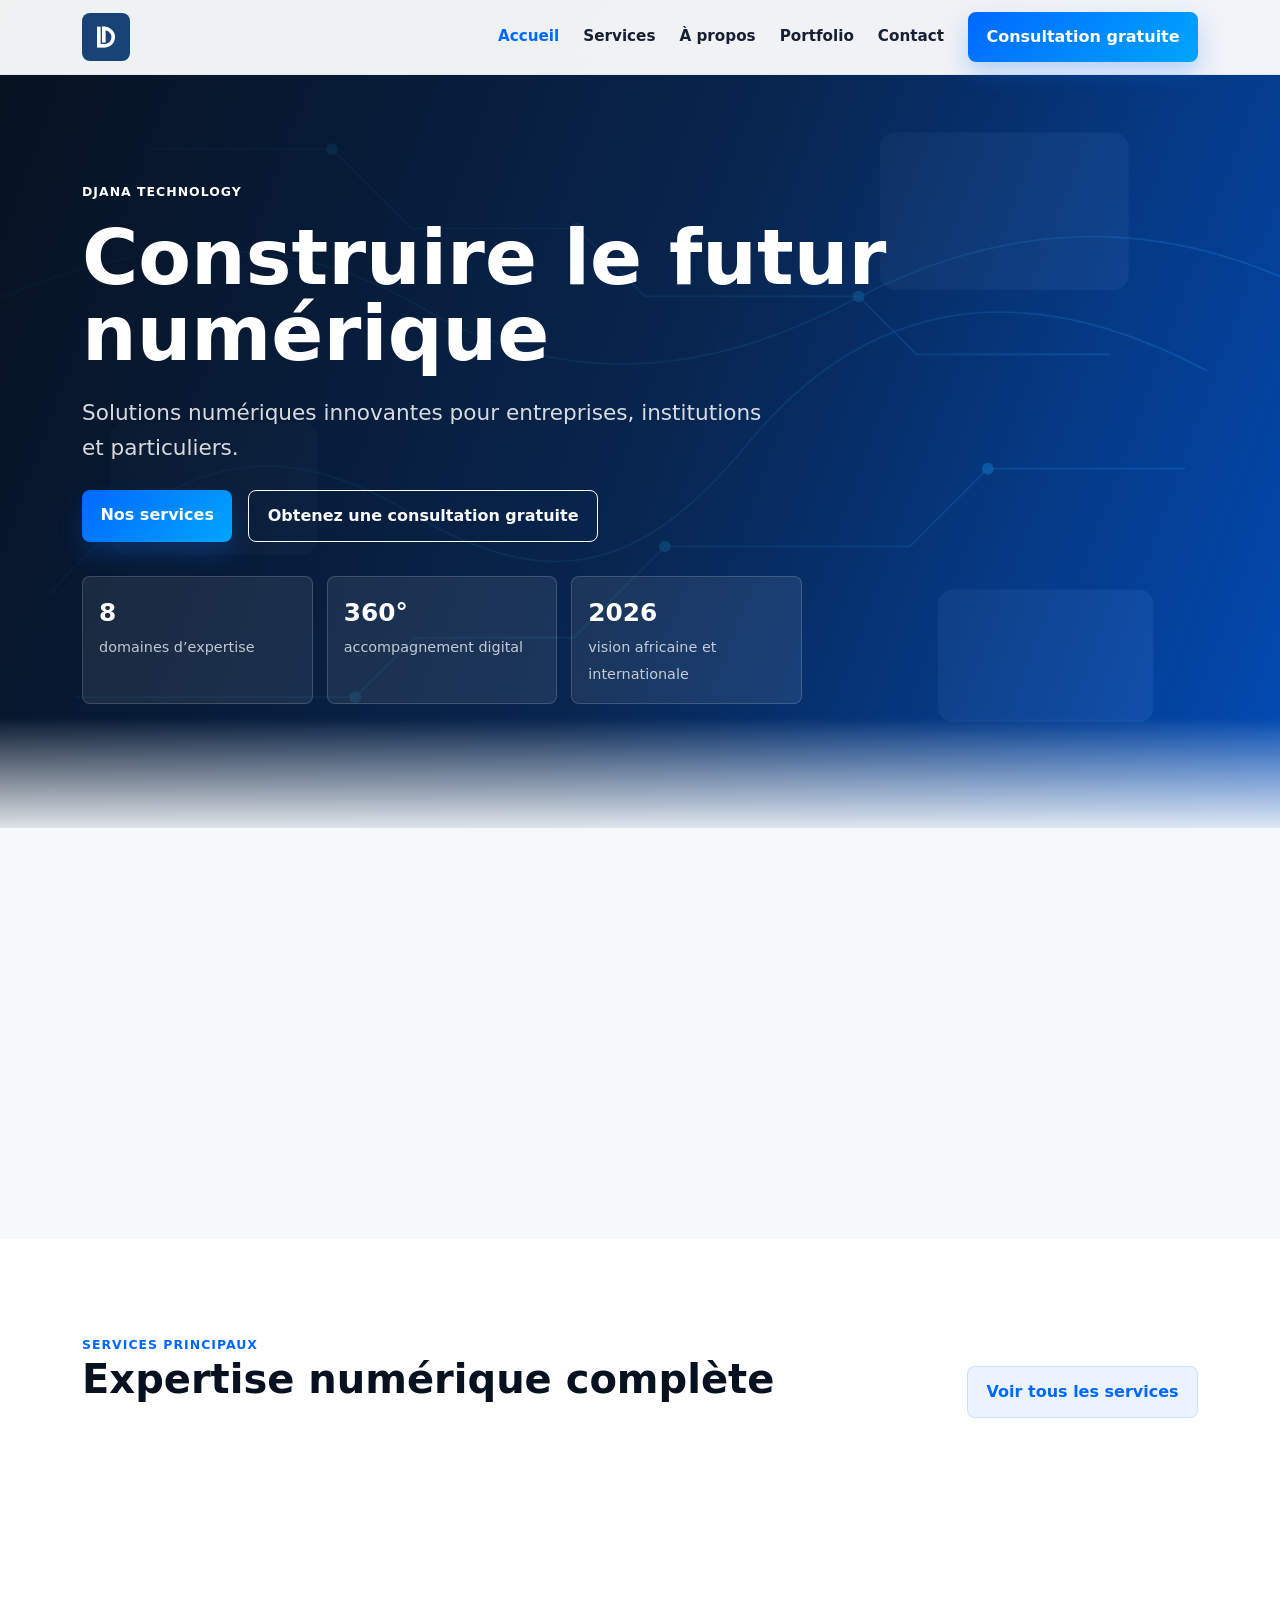
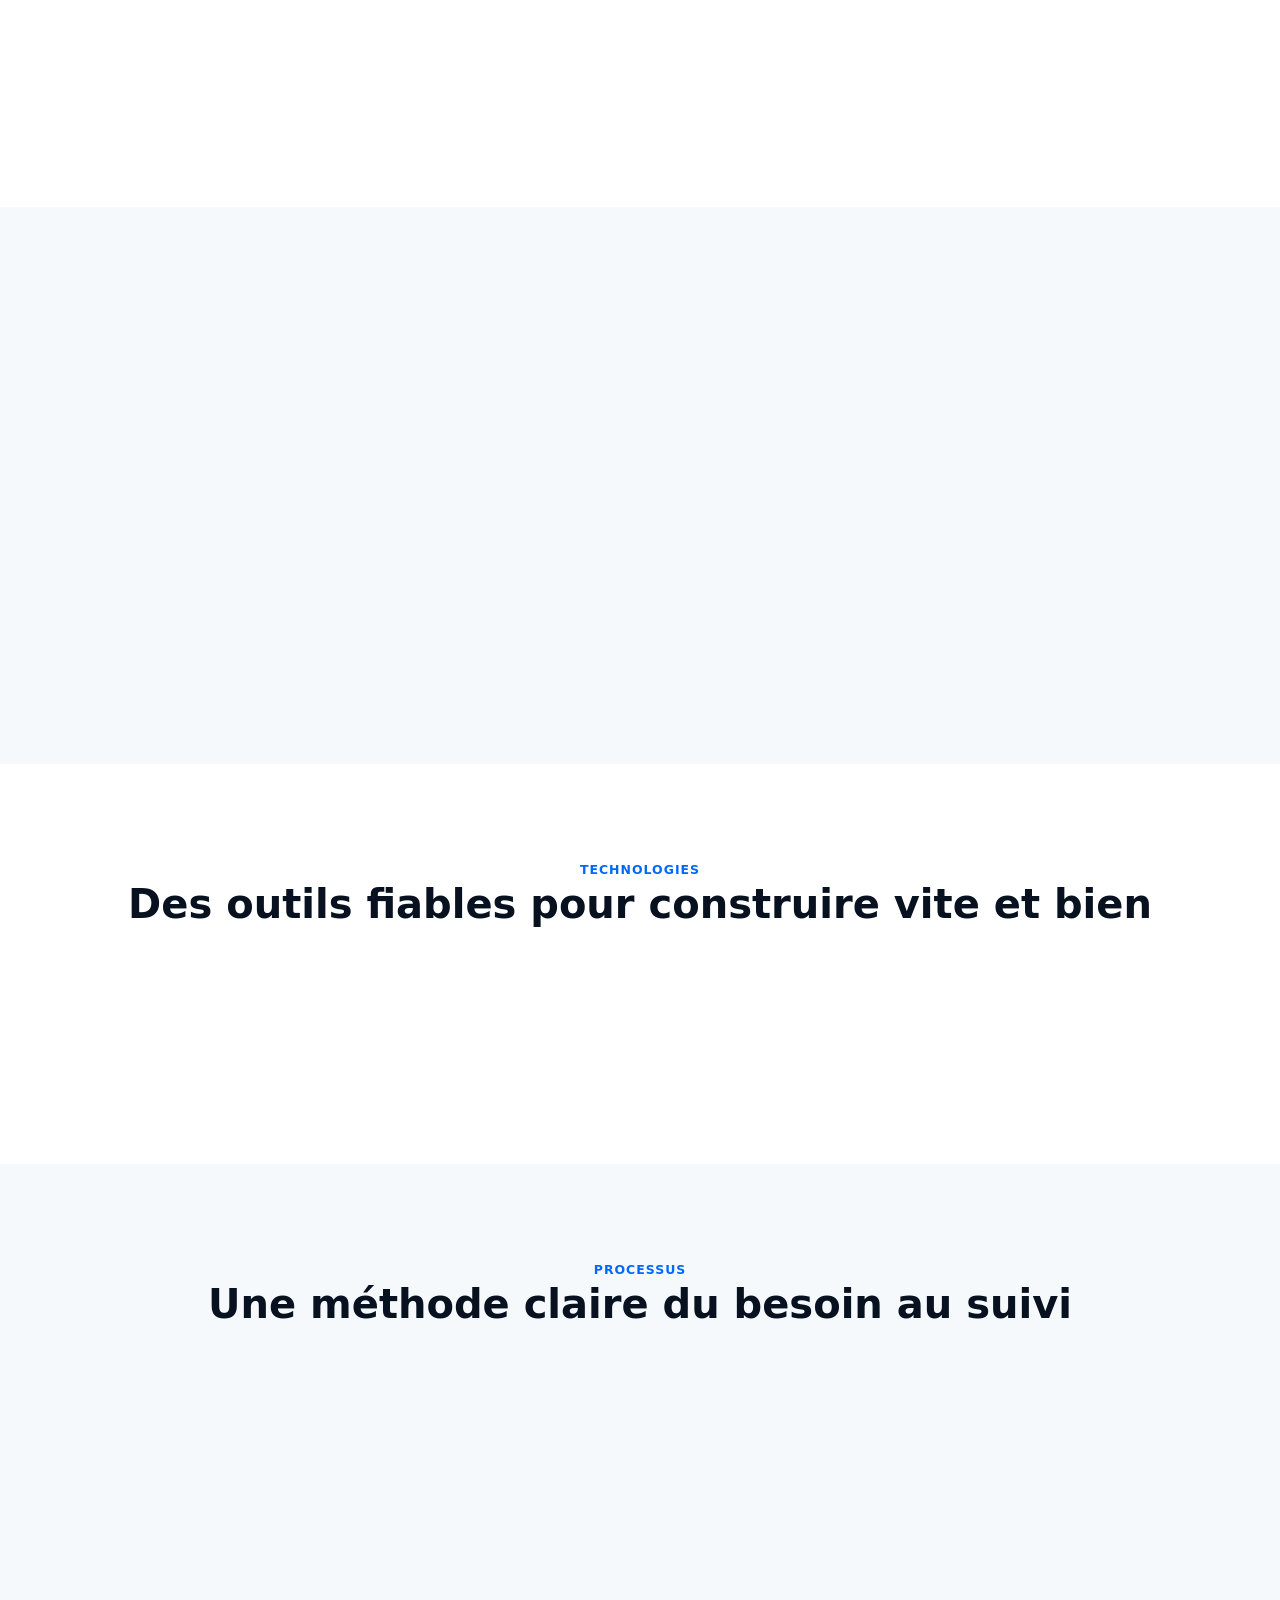
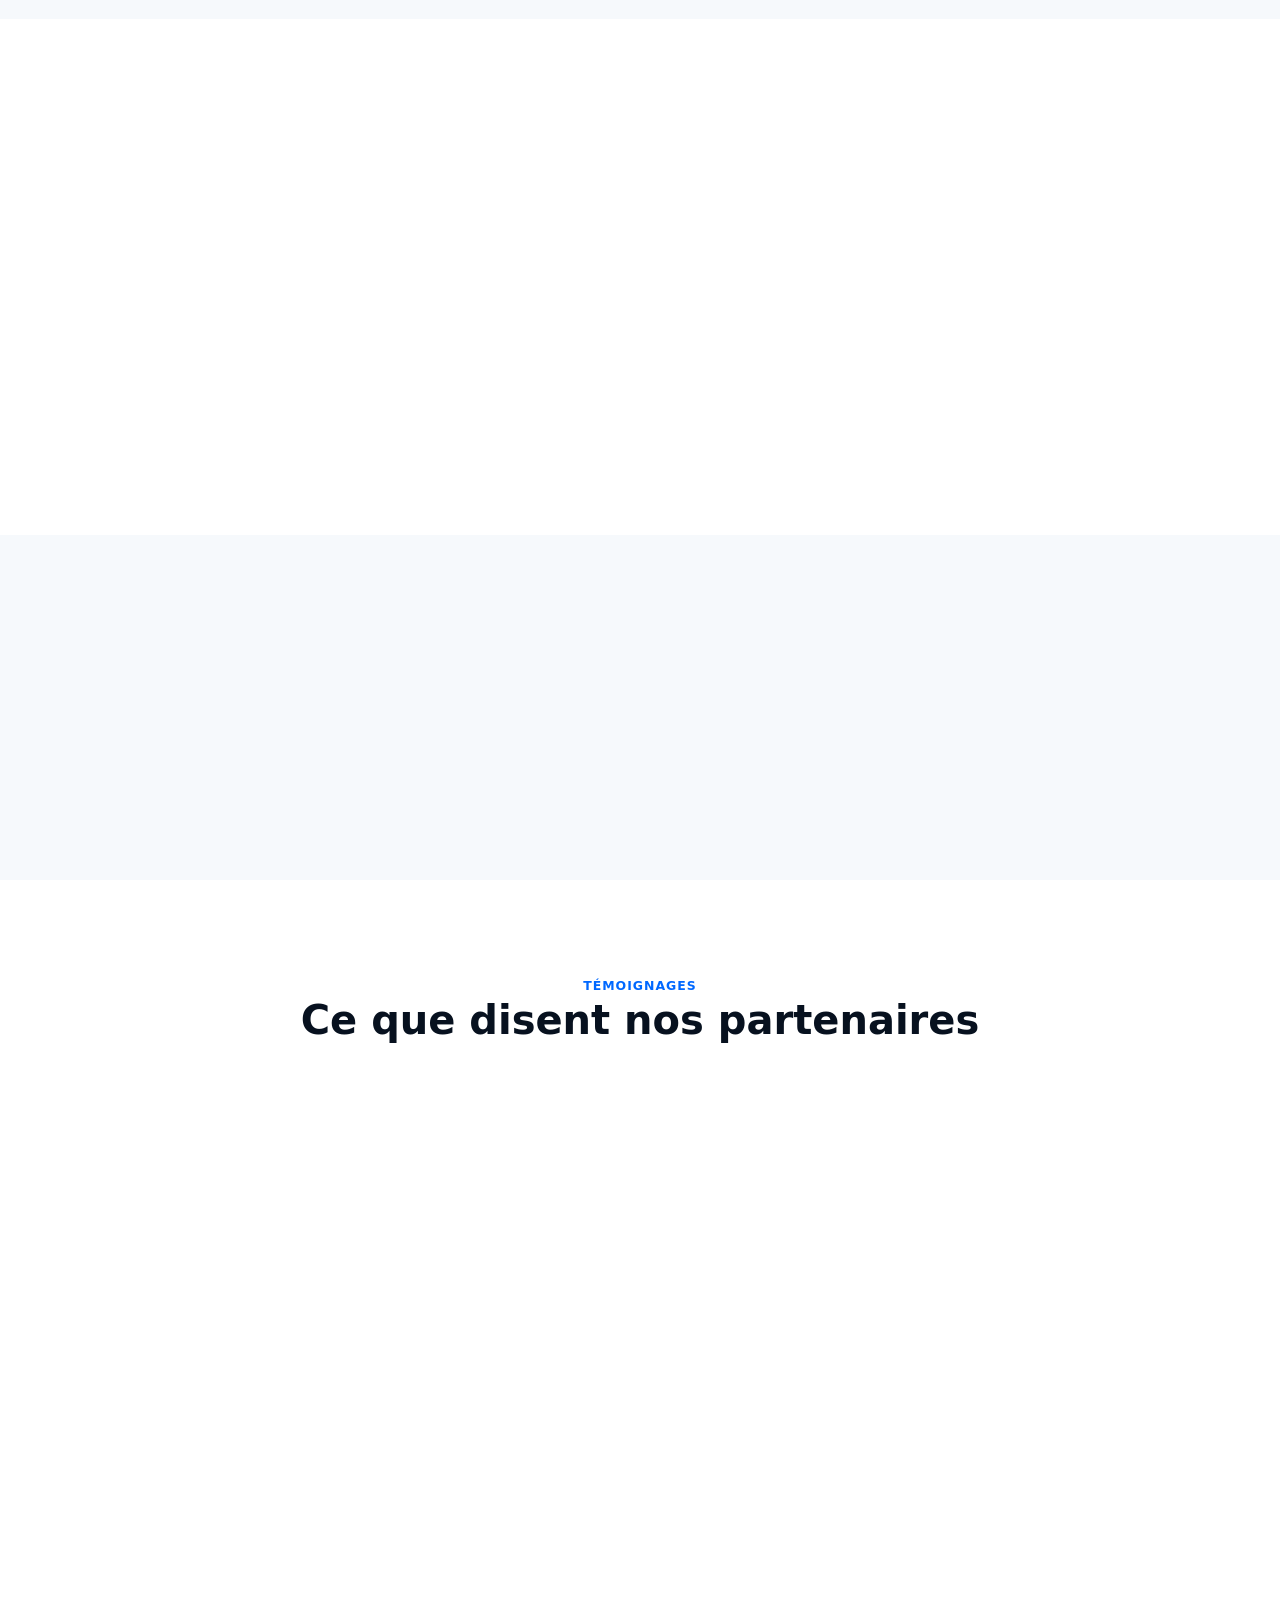
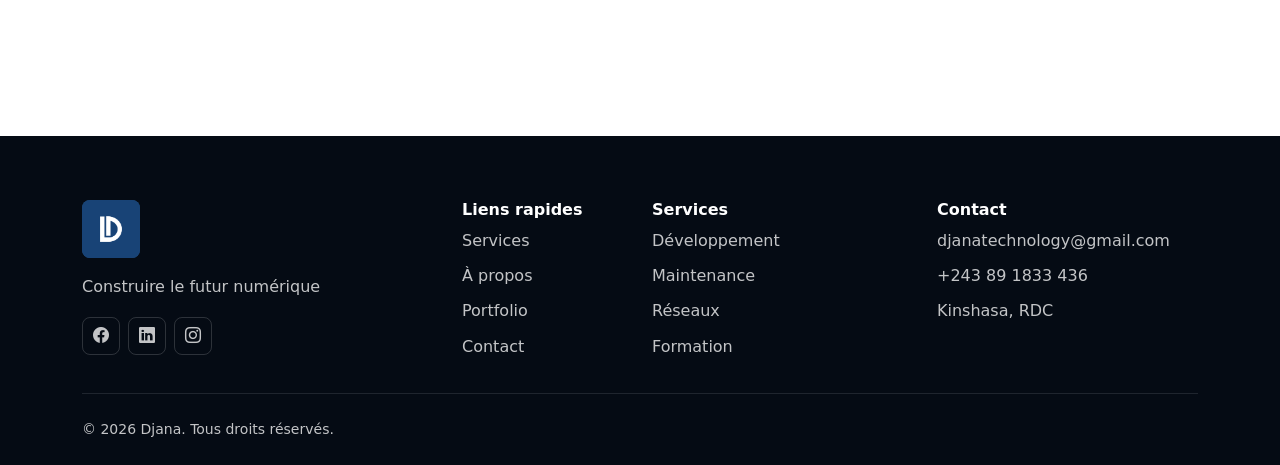
==== index.html @ d336c16b "first commit" ====
<!doctype html>
<html lang="fr">
<head>
  <meta charset="utf-8">
  <meta name="viewport" content="width=device-width, initial-scale=1">
  <meta name="description" content="Djana construit des solutions numériques innovantes pour entreprises, institutions et particuliers.">
  <title>Djana | Construire le futur numérique</title>
  <link rel="icon" type="image/png" href="assets/images/icon.png">
  <link rel="preconnect" href="https://cdn.jsdelivr.net">
  <link href="https://cdn.jsdelivr.net/npm/bootstrap@5.3.3/dist/css/bootstrap.min.css" rel="stylesheet">
  <link href="https://cdn.jsdelivr.net/npm/bootstrap-icons@1.11.3/font/bootstrap-icons.css" rel="stylesheet">
  <link href="assets/css/styles.css" rel="stylesheet">
</head>
<body>
  <nav class="navbar navbar-expand-lg fixed-top">
    <div class="container">
      <a class="navbar-brand" href="index.html"><img src="assets/images/logo%20bluer.jpg.jpeg" alt="Djana"></a>
      <button class="navbar-toggler" type="button" data-bs-toggle="collapse" data-bs-target="#mainNav" aria-controls="mainNav" aria-expanded="false" aria-label="Menu">
        <span class="navbar-toggler-icon"></span>
      </button>
      <div class="collapse navbar-collapse" id="mainNav">
        <ul class="navbar-nav ms-auto align-items-lg-center gap-lg-2">
          <li class="nav-item"><a class="nav-link active" href="index.html">Accueil</a></li>
          <li class="nav-item"><a class="nav-link" href="services.html">Services</a></li>
          <li class="nav-item"><a class="nav-link" href="about.html">À propos</a></li>
          <li class="nav-item"><a class="nav-link" href="portfolio.html">Portfolio</a></li>
          <li class="nav-item"><a class="nav-link" href="contact.html">Contact</a></li>
          <li class="nav-item ms-lg-2"><a class="btn btn-primary" href="consultation.html">Consultation gratuite</a></li>
        </ul>
      </div>
    </div>
  </nav>

  <header class="hero">
    <div class="container hero-content">
      <span class="section-kicker text-white">Djana Technology</span>
      <h1 class="mt-3 mb-4">Construire le futur numérique</h1>
      <p>Solutions numériques innovantes pour entreprises, institutions et particuliers.</p>
      <div class="d-flex flex-wrap gap-3 mt-4">
        <a class="btn btn-primary" href="services.html">Nos services</a>
        <a class="btn btn-outline-light" href="consultation.html">Obtenez une consultation gratuite</a>
      </div>
      <div class="hero-metrics">
        <div class="hero-metric"><strong>8</strong><span>domaines d’expertise</span></div>
        <div class="hero-metric"><strong>360°</strong><span>accompagnement digital</span></div>
        <div class="hero-metric"><strong>2026</strong><span>vision africaine et internationale</span></div>
      </div>
    </div>
  </header>

  <main>
    <section class="section-padding surface">
      <div class="container">
        <div class="row g-5 align-items-center">
          <div class="col-lg-6 reveal">
            <span class="section-kicker">Qui nous sommes</span>
            <h2 class="section-title display-6">Un partenaire technique pour transformer les idées en systèmes utiles.</h2>
          </div>
          <div class="col-lg-6 reveal">
            <p class="section-lead">Djana conçoit et déploie des solutions numériques innovantes afin d’accélérer la transformation digitale des individus, des entreprises et des institutions, avec des technologies accessibles, utiles et adaptées aux réalités locales.</p>
            <a class="btn btn-outline-primary mt-3" href="about.html">Découvrir Djana</a>
          </div>
        </div>
      </div>
    </section>

    <section class="section-padding">
      <div class="container">
        <div class="d-flex flex-column flex-lg-row justify-content-between gap-3 mb-5">
          <div>
            <span class="section-kicker">Services principaux</span>
            <h2 class="section-title display-6">Expertise numérique complète</h2>
          </div>
          <a class="btn btn-light-blue align-self-lg-end" href="services.html">Voir tous les services</a>
        </div>
        <div class="row g-4">
          <div class="col-md-6 col-xl-3 reveal"><article class="card-clean p-4"><span class="icon-box mb-4"><i class="bi bi-code-slash"></i></span><h3 class="h5 fw-bold">Développement</h3><p class="text-muted-custom">Web, mobile, desktop, API et systèmes métier sécurisés.</p></article></div>
          <div class="col-md-6 col-xl-3 reveal"><article class="card-clean p-4"><span class="icon-box mb-4"><i class="bi bi-router"></i></span><h3 class="h5 fw-bold">Infrastructures</h3><p class="text-muted-custom">Réseaux, serveurs, sécurité, cloud, stockage et supervision.</p></article></div>
          <div class="col-md-6 col-xl-3 reveal"><article class="card-clean p-4"><span class="icon-box mb-4"><i class="bi bi-mortarboard"></i></span><h3 class="h5 fw-bold">Formation</h3><p class="text-muted-custom">Djana Academy et programmes pratiques pour équipes.</p></article></div>
          <div class="col-md-6 col-xl-3 reveal"><article class="card-clean p-4"><span class="icon-box mb-4"><i class="bi bi-palette2"></i></span><h3 class="h5 fw-bold">Design UI/UX</h3><p class="text-muted-custom">Identité visuelle, interfaces et expériences utilisateurs.</p></article></div>
        </div>
      </div>
    </section>

    <section class="section-padding surface">
      <div class="container">
        <div class="row g-5">
          <div class="col-lg-5 reveal">
            <span class="section-kicker">Pourquoi Djana</span>
            <h2 class="section-title display-6">Sérieux, proximité et capacité d’exécution.</h2>
            <p class="section-lead">Nous combinons conseil, conception, développement, maintenance et formation pour livrer des solutions qui restent utiles après leur lancement.</p>
          </div>
          <div class="col-lg-7">
            <div class="row g-4">
              <div class="col-md-6 reveal"><div class="card-clean p-4"><h3 class="h5 fw-bold">Approche locale</h3><p class="text-muted-custom mb-0">Des solutions adaptées aux contraintes techniques, économiques et humaines du terrain.</p></div></div>
              <div class="col-md-6 reveal"><div class="card-clean p-4"><h3 class="h5 fw-bold">Sécurité intégrée</h3><p class="text-muted-custom mb-0">Bonnes pratiques, mises à jour et architecture pensée pour réduire les risques.</p></div></div>
              <div class="col-md-6 reveal"><div class="card-clean p-4"><h3 class="h5 fw-bold">Accompagnement</h3><p class="text-muted-custom mb-0">Suivi, maintenance et montée en compétences pour garantir l’adoption.</p></div></div>
              <div class="col-md-6 reveal"><div class="card-clean p-4"><h3 class="h5 fw-bold">Vision durable</h3><p class="text-muted-custom mb-0">Des plateformes évolutives qui soutiennent la productivité et la croissance.</p></div></div>
            </div>
          </div>
        </div>
      </div>
    </section>

    <section class="section-padding">
      <div class="container text-center">
        <span class="section-kicker">Technologies</span>
        <h2 class="section-title display-6">Des outils fiables pour construire vite et bien</h2>
        <div class="mt-4 reveal">
          <span class="tech-pill"><i class="bi bi-filetype-html"></i> HTML5</span>
          <span class="tech-pill"><i class="bi bi-filetype-css"></i> CSS3</span>
          <span class="tech-pill"><i class="bi bi-filetype-js"></i> JavaScript</span>
          <span class="tech-pill"><i class="bi bi-bootstrap"></i> Bootstrap</span>
          <span class="tech-pill"><i class="bi bi-database"></i> Bases de données</span>
          <span class="tech-pill"><i class="bi bi-cloud"></i> Cloud</span>
          <span class="tech-pill"><i class="bi bi-shield-check"></i> Sécurité</span>
          <span class="tech-pill"><i class="bi bi-cpu"></i> IA</span>
        </div>
      </div>
    </section>

    <section class="section-padding surface">
      <div class="container">
        <div class="text-center mb-5">
          <span class="section-kicker">Processus</span>
          <h2 class="section-title display-6">Une méthode claire du besoin au suivi</h2>
        </div>
        <div class="row g-4">
          <div class="col-md-6 col-lg reveal"><div class="process-step"><span class="number">1</span><h3 class="h6 fw-bold">Analyse du besoin</h3><p class="text-muted-custom mb-0">Compréhension du contexte, des objectifs et des contraintes.</p></div></div>
          <div class="col-md-6 col-lg reveal"><div class="process-step"><span class="number">2</span><h3 class="h6 fw-bold">Conception</h3><p class="text-muted-custom mb-0">Architecture, parcours et plan d’exécution.</p></div></div>
          <div class="col-md-6 col-lg reveal"><div class="process-step"><span class="number">3</span><h3 class="h6 fw-bold">Développement</h3><p class="text-muted-custom mb-0">Construction progressive avec validations régulières.</p></div></div>
          <div class="col-md-6 col-lg reveal"><div class="process-step"><span class="number">4</span><h3 class="h6 fw-bold">Déploiement</h3><p class="text-muted-custom mb-0">Mise en production, tests et transfert.</p></div></div>
          <div class="col-md-6 col-lg reveal"><div class="process-step"><span class="number">5</span><h3 class="h6 fw-bold">Suivi</h3><p class="text-muted-custom mb-0">Maintenance, support et amélioration continue.</p></div></div>
        </div>
      </div>
    </section>

    <section class="section-padding">
      <div class="container">
        <div class="row g-5 align-items-center">
          <div class="col-lg-6 reveal">
            <span class="section-kicker">Produit phare</span>
            <h2 class="section-title display-6">Djana Academy</h2>
            <p class="section-lead">Un programme de formation numérique pensé pour développer les compétences pratiques en développement, IA, outils numériques et transformation digitale.</p>
            <a class="btn btn-primary" href="portfolio.html">Explorer les projets</a>
          </div>
          <div class="col-lg-6 reveal">
            <img class="rounded-3 shadow" src="assets/images/project-academy.svg" alt="Djana Academy">
          </div>
        </div>
      </div>
    </section>

    <section class="section-padding surface">
      <div class="container">
        <div class="row g-4 text-center">
          <div class="col-md-3 reveal"><div class="card-clean p-4"><div class="stat-number" data-counter="8">0</div><p class="text-muted-custom mb-0">Services intégrés</p></div></div>
          <div class="col-md-3 reveal"><div class="card-clean p-4"><div class="stat-number" data-counter="5">0</div><p class="text-muted-custom mb-0">Étapes de livraison</p></div></div>
          <div class="col-md-3 reveal"><div class="card-clean p-4"><div class="stat-number" data-counter="24" data-suffix="/7">0</div><p class="text-muted-custom mb-0">Support planifiable</p></div></div>
          <div class="col-md-3 reveal"><div class="card-clean p-4"><div class="stat-number" data-counter="100" data-suffix="%">0</div><p class="text-muted-custom mb-0">Orientation impact</p></div></div>
        </div>
      </div>
    </section>

    <section class="section-padding">
      <div class="container">
        <div class="text-center mb-5">
          <span class="section-kicker">Témoignages</span>
          <h2 class="section-title display-6">Ce que disent nos partenaires</h2>
        </div>
        <div class="row g-4">
          <div class="col-md-4 reveal"><div class="card-clean testimonial p-4"><p>“Djana a structuré notre besoin et livré une solution claire, moderne et facile à prendre en main.”</p><strong>Responsable opérations</strong><span class="d-block text-muted-custom">Entreprise de services</span></div></div>
          <div class="col-md-4 reveal"><div class="card-clean testimonial p-4"><p>“L’équipe comprend les contraintes locales et propose des choix techniques réalistes.”</p><strong>Directrice administrative</strong><span class="d-block text-muted-custom">Institution privée</span></div></div>
          <div class="col-md-4 reveal"><div class="card-clean testimonial p-4"><p>“Le suivi après livraison nous a permis d’adopter l’outil sans rupture dans le travail.”</p><strong>Coordinateur projet</strong><span class="d-block text-muted-custom">ONG partenaire</span></div></div>
        </div>
      </div>
    </section>

    <section class="section-padding-sm">
      <div class="container">
        <div class="cta-band reveal">
          <div class="row g-4 align-items-center">
            <div class="col-lg-8"><h2 class="fw-bold mb-2">Prêt à accélérer votre transformation digitale ?</h2><p class="mb-0">Parlons de votre besoin et identifions la meilleure approche technique.</p></div>
            <div class="col-lg-4 text-lg-end"><a class="btn btn-light" href="consultation.html">Obtenir une consultation</a></div>
          </div>
        </div>
      </div>
    </section>
  </main>

  <footer class="footer">
    <div class="container">
      <div class="row g-4">
        <div class="col-lg-4"><img class="footer-logo mb-3" src="assets/images/logo%20bluer.jpg.jpeg" alt="Djana"><p>Construire le futur numérique</p><div><a class="social-link" href="#"><i class="bi bi-facebook"></i></a><a class="social-link" href="#"><i class="bi bi-linkedin"></i></a><a class="social-link" href="#"><i class="bi bi-instagram"></i></a></div></div>
        <div class="col-6 col-lg-2"><h6>Liens rapides</h6><a href="services.html">Services</a><a href="about.html">À propos</a><a href="portfolio.html">Portfolio</a><a href="contact.html">Contact</a></div>
        <div class="col-6 col-lg-3"><h6>Services</h6><a href="services.html">Développement</a><a href="services.html">Maintenance</a><a href="services.html">Réseaux</a><a href="services.html">Formation</a></div>
        <div class="col-lg-3"><h6>Contact</h6><a href="mailto:djanatechnology@gmail.com">djanatechnology@gmail.com</a><a href="tel:+243 81 9339 737">+243 89 1833 436</a><span>Kinshasa, RDC</span></div>
      </div>
      <hr class="border-secondary my-4">
      <p class="mb-0 small">© 2026 Djana. Tous droits réservés.</p>
    </div>
  </footer>
  <button class="back-to-top" aria-label="Retour en haut"><i class="bi bi-arrow-up"></i></button>
  <script src="https://cdn.jsdelivr.net/npm/bootstrap@5.3.3/dist/js/bootstrap.bundle.min.js"></script>
  <script src="assets/js/main.js"></script>
</body>
</html>
---- assets/css/styles.css ----
:root {
  --primary-blue: #0068ff;
  --secondary-blue: #00a6ff;
  --accent-cyan: #25d6ff;
  --dark: #07111f;
  --ink: #172033;
  --light: #f6f9fc;
  --gray: #64748b;
  --line: #dbe5f0;
  --white: #ffffff;
  --success: #16a34a;
  --danger: #dc2626;
  --shadow: 0 18px 48px rgba(8, 24, 48, .11);
  --shadow-soft: 0 12px 30px rgba(8, 24, 48, .08);
}

* { box-sizing: border-box; }
html { scroll-behavior: smooth; }
body {
  margin: 0;
  color: var(--ink);
  font-family: Inter, system-ui, -apple-system, BlinkMacSystemFont, "Segoe UI", sans-serif;
  background: var(--white);
  line-height: 1.65;
}

a { color: inherit; text-decoration: none; }
img { max-width: 100%; display: block; }
.text-muted-custom { color: var(--gray); }
.section-padding { padding: 92px 0; }
.section-padding-sm { padding: 64px 0; }
.section-kicker {
  color: var(--primary-blue);
  font-weight: 800;
  letter-spacing: .08em;
  text-transform: uppercase;
  font-size: .78rem;
}
.section-title {
  color: var(--dark);
  font-weight: 800;
  line-height: 1.12;
  margin-bottom: 1rem;
}
.section-lead {
  color: var(--gray);
  max-width: 760px;
  font-size: 1.08rem;
}

.navbar {
  background: rgba(255, 255, 255, .94);
  backdrop-filter: blur(18px);
  border-bottom: 1px solid rgba(219, 229, 240, .8);
  transition: box-shadow .25s ease, padding .25s ease;
}
.navbar.scrolled { box-shadow: var(--shadow-soft); }
.navbar-brand img {
  height: 48px;
  width: 48px;
  border-radius: 8px;
  object-fit: cover;
}
.nav-link {
  color: var(--ink) !important;
  font-weight: 700;
  font-size: .95rem;
}
.nav-link:hover, .nav-link.active { color: var(--primary-blue) !important; }
.navbar-toggler { border: 0; box-shadow: none !important; }

.btn {
  border-radius: 8px;
  font-weight: 800;
  padding: .82rem 1.15rem;
}
.btn-primary {
  background: linear-gradient(135deg, var(--primary-blue), var(--secondary-blue));
  border: 0;
  box-shadow: 0 12px 24px rgba(0, 104, 255, .24);
}
.btn-primary:hover { transform: translateY(-1px); box-shadow: 0 16px 30px rgba(0, 104, 255, .30); }
.btn-outline-primary {
  color: var(--primary-blue);
  border-color: rgba(0, 104, 255, .35);
}
.btn-outline-primary:hover {
  background: var(--primary-blue);
  border-color: var(--primary-blue);
}
.btn-light-blue {
  color: var(--primary-blue);
  background: rgba(0, 104, 255, .08);
  border: 1px solid rgba(0, 104, 255, .14);
}

.hero {
  position: relative;
  min-height: 92vh;
  display: flex;
  align-items: center;
  overflow: hidden;
  padding: 126px 0 72px;
  color: var(--white);
  background:
    linear-gradient(110deg, rgba(7, 17, 31, .96), rgba(8, 41, 88, .84) 52%, rgba(0, 104, 255, .67)),
    url("../images/hero-technology.svg") center/cover no-repeat;
}
.hero::after {
  content: "";
  position: absolute;
  inset: auto 0 0;
  height: 110px;
  background: linear-gradient(180deg, transparent, rgba(246,249,252,.9));
  pointer-events: none;
}
.hero-content { position: relative; z-index: 1; }
.hero h1 {
  font-size: clamp(2.5rem, 6vw, 5.2rem);
  line-height: .98;
  letter-spacing: 0;
  font-weight: 900;
  max-width: 850px;
}
.hero p {
  color: rgba(255,255,255,.84);
  font-size: clamp(1.05rem, 2vw, 1.35rem);
  max-width: 690px;
}
.hero-metrics {
  display: grid;
  grid-template-columns: repeat(3, minmax(0, 1fr));
  gap: 14px;
  max-width: 720px;
  margin-top: 34px;
}
.hero-metric {
  border: 1px solid rgba(255,255,255,.16);
  background: rgba(255,255,255,.08);
  border-radius: 8px;
  padding: 16px;
}
.hero-metric strong { display: block; font-size: 1.55rem; }
.hero-metric span { color: rgba(255,255,255,.74); font-size: .9rem; }

.surface { background: var(--light); }
.card-clean {
  height: 100%;
  background: var(--white);
  border: 1px solid var(--line);
  border-radius: 8px;
  box-shadow: none;
  transition: transform .22s ease, box-shadow .22s ease, border-color .22s ease;
}
.card-clean:hover {
  transform: translateY(-5px);
  box-shadow: var(--shadow);
  border-color: rgba(0, 104, 255, .24);
}
.icon-box {
  width: 48px;
  height: 48px;
  border-radius: 8px;
  display: inline-flex;
  align-items: center;
  justify-content: center;
  color: var(--white);
  background: linear-gradient(135deg, var(--primary-blue), var(--secondary-blue));
  font-size: 1.25rem;
}
.feature-list {
  list-style: none;
  padding: 0;
  margin: 0;
}
.feature-list li {
  display: flex;
  gap: 10px;
  margin-bottom: 12px;
  color: var(--gray);
}
.feature-list i { color: var(--primary-blue); margin-top: 5px; }
.tech-pill {
  display: inline-flex;
  align-items: center;
  gap: 8px;
  padding: 10px 14px;
  border: 1px solid var(--line);
  background: var(--white);
  border-radius: 8px;
  font-weight: 800;
  margin: 6px;
}
.process-step {
  position: relative;
  padding-left: 68px;
  min-height: 70px;
}
.process-step .number {
  position: absolute;
  left: 0;
  top: 0;
  width: 48px;
  height: 48px;
  border-radius: 8px;
  display: grid;
  place-items: center;
  background: var(--dark);
  color: var(--white);
  font-weight: 900;
}
.stat-number {
  color: var(--dark);
  font-weight: 900;
  font-size: clamp(2rem, 4vw, 3.2rem);
}
.testimonial {
  border-left: 4px solid var(--primary-blue);
}
.cta-band {
  color: var(--white);
  background: linear-gradient(135deg, var(--dark), #0d3f86 60%, var(--primary-blue));
  border-radius: 8px;
  padding: clamp(32px, 6vw, 58px);
}
.page-hero {
  padding: 142px 0 72px;
  color: var(--white);
  background:
    linear-gradient(115deg, rgba(7,17,31,.96), rgba(0,104,255,.74)),
    url("../images/page-technology.svg") center/cover no-repeat;
}
.page-hero h1 {
  font-weight: 900;
  line-height: 1.05;
  font-size: clamp(2.2rem, 4.8vw, 4.4rem);
}
.breadcrumb-custom {
  color: rgba(255,255,255,.76);
  font-weight: 700;
}
.portfolio-filter .btn.active {
  color: var(--white);
  background: var(--primary-blue);
  border-color: var(--primary-blue);
}
.project-thumb {
  aspect-ratio: 16/10;
  background: var(--light);
  border-radius: 8px 8px 0 0;
  overflow: hidden;
}
.project-thumb img { width: 100%; height: 100%; object-fit: cover; }
.form-control, .form-select {
  border-radius: 8px;
  border-color: var(--line);
  padding: .86rem .95rem;
}
.form-control:focus, .form-select:focus {
  border-color: var(--primary-blue);
  box-shadow: 0 0 0 .22rem rgba(0,104,255,.12);
}
.form-status {
  display: none;
  border-radius: 8px;
  padding: 12px 14px;
  font-weight: 700;
}
.form-status.success { display: block; color: #065f25; background: #dcfce7; }
.form-status.error { display: block; color: #991b1b; background: #fee2e2; }

.footer {
  background: #050b14;
  color: rgba(255,255,255,.76);
  padding: 64px 0 24px;
}
.footer h6 { color: var(--white); font-weight: 900; }
.footer a { color: rgba(255,255,255,.76); display: block; margin-bottom: 9px; }
.footer a:hover { color: var(--accent-cyan); }
.footer-logo {
  height: 58px;
  width: 58px;
  object-fit: contain;
  background: #1f4b7b;
  border-radius: 8px;
  padding: 0;
}
.social-link {
  width: 38px;
  height: 38px;
  display: inline-flex !important;
  align-items: center;
  justify-content: center;
  margin-right: 8px;
  border: 1px solid rgba(255,255,255,.16);
  border-radius: 8px;
}
.back-to-top {
  position: fixed;
  right: 18px;
  bottom: 18px;
  width: 44px;
  height: 44px;
  border: 0;
  border-radius: 8px;
  color: var(--white);
  background: var(--primary-blue);
  box-shadow: var(--shadow-soft);
  opacity: 0;
  visibility: hidden;
  transform: translateY(10px);
  transition: .2s ease;
  z-index: 1040;
}
.back-to-top.visible {
  opacity: 1;
  visibility: visible;
  transform: translateY(0);
}
.reveal {
  opacity: 0;
  transform: translateY(24px);
  transition: opacity .65s ease, transform .65s ease;
}
.reveal.visible {
  opacity: 1;
  transform: translateY(0);
}

@media (max-width: 991.98px) {
  .section-padding { padding: 72px 0; }
  .hero { min-height: auto; }
  .hero-metrics { grid-template-columns: 1fr; }
  .navbar-collapse {
    padding: 18px 0;
    border-top: 1px solid var(--line);
    margin-top: 12px;
  }
}

@media (max-width: 575.98px) {
  .btn { width: 100%; }
  .btn + .btn { margin-top: 10px; }
  .section-padding { padding: 56px 0; }
  .page-hero { padding-top: 118px; }
}
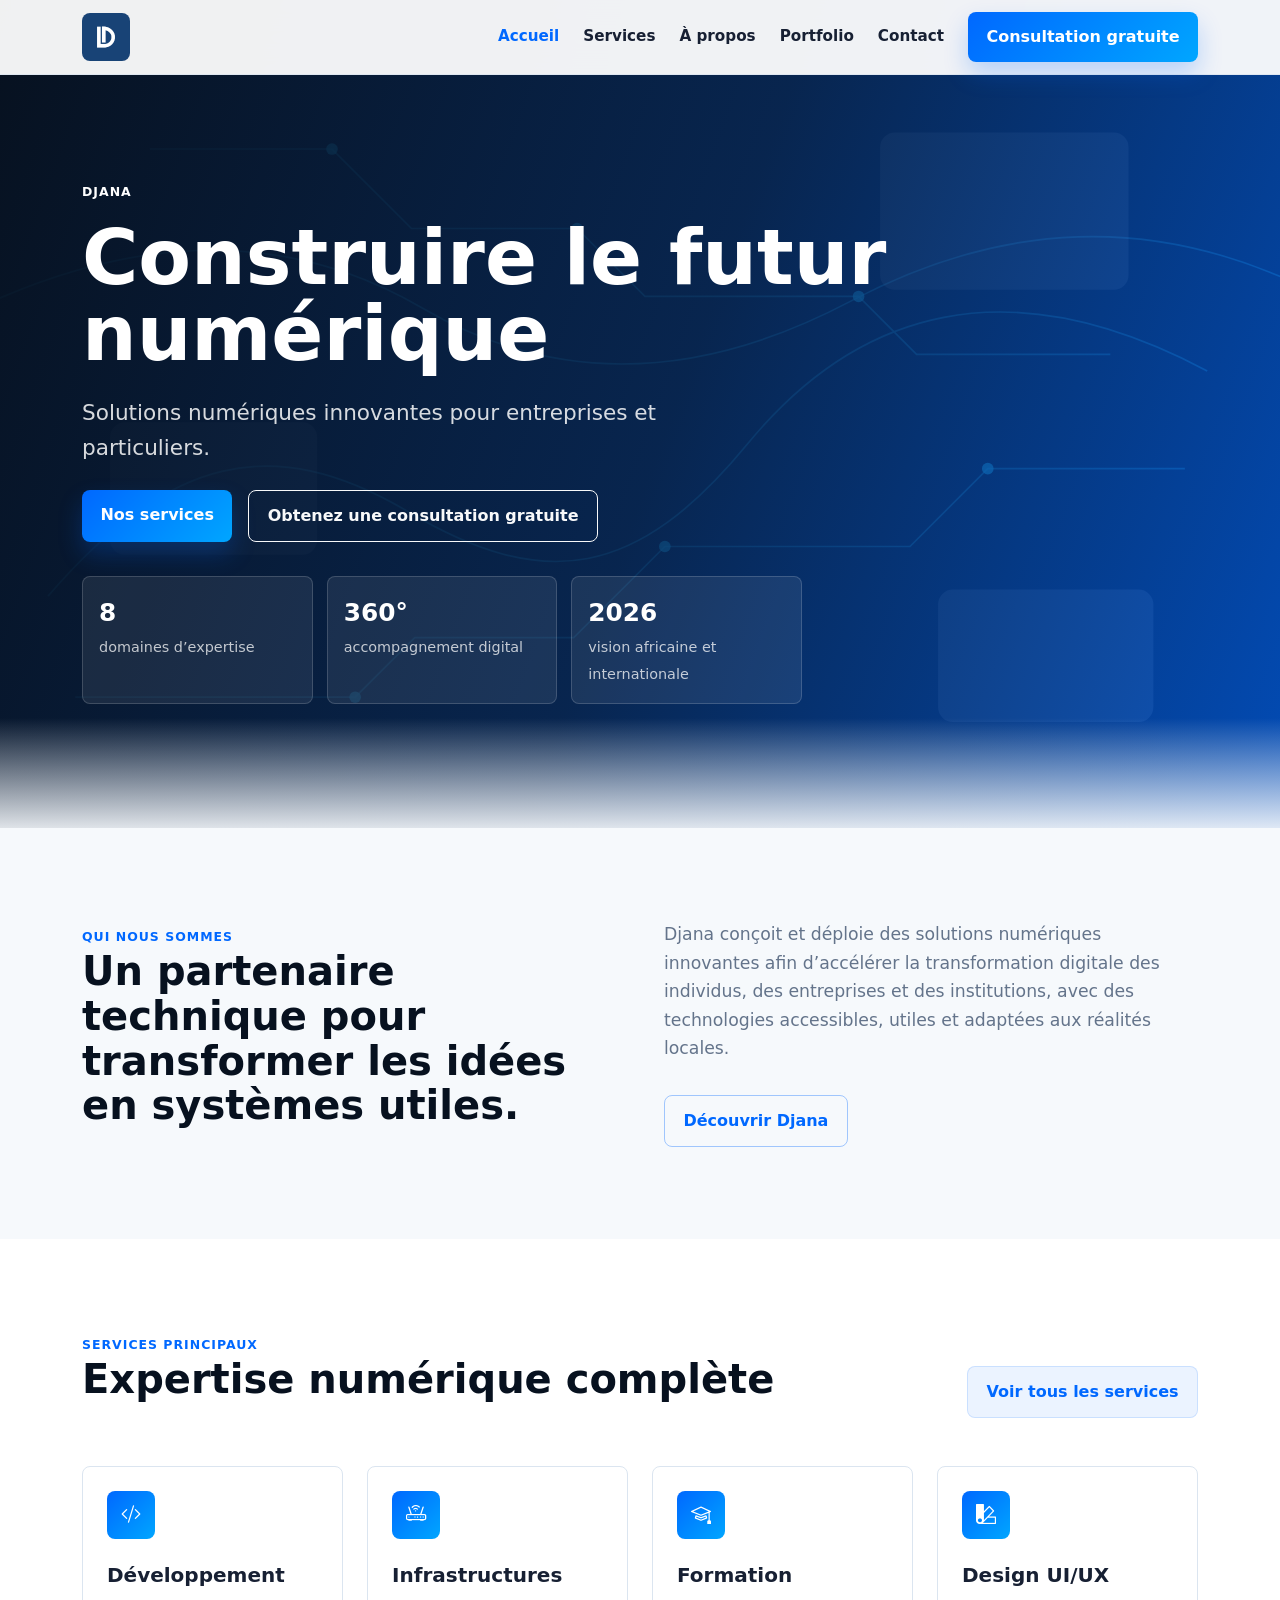
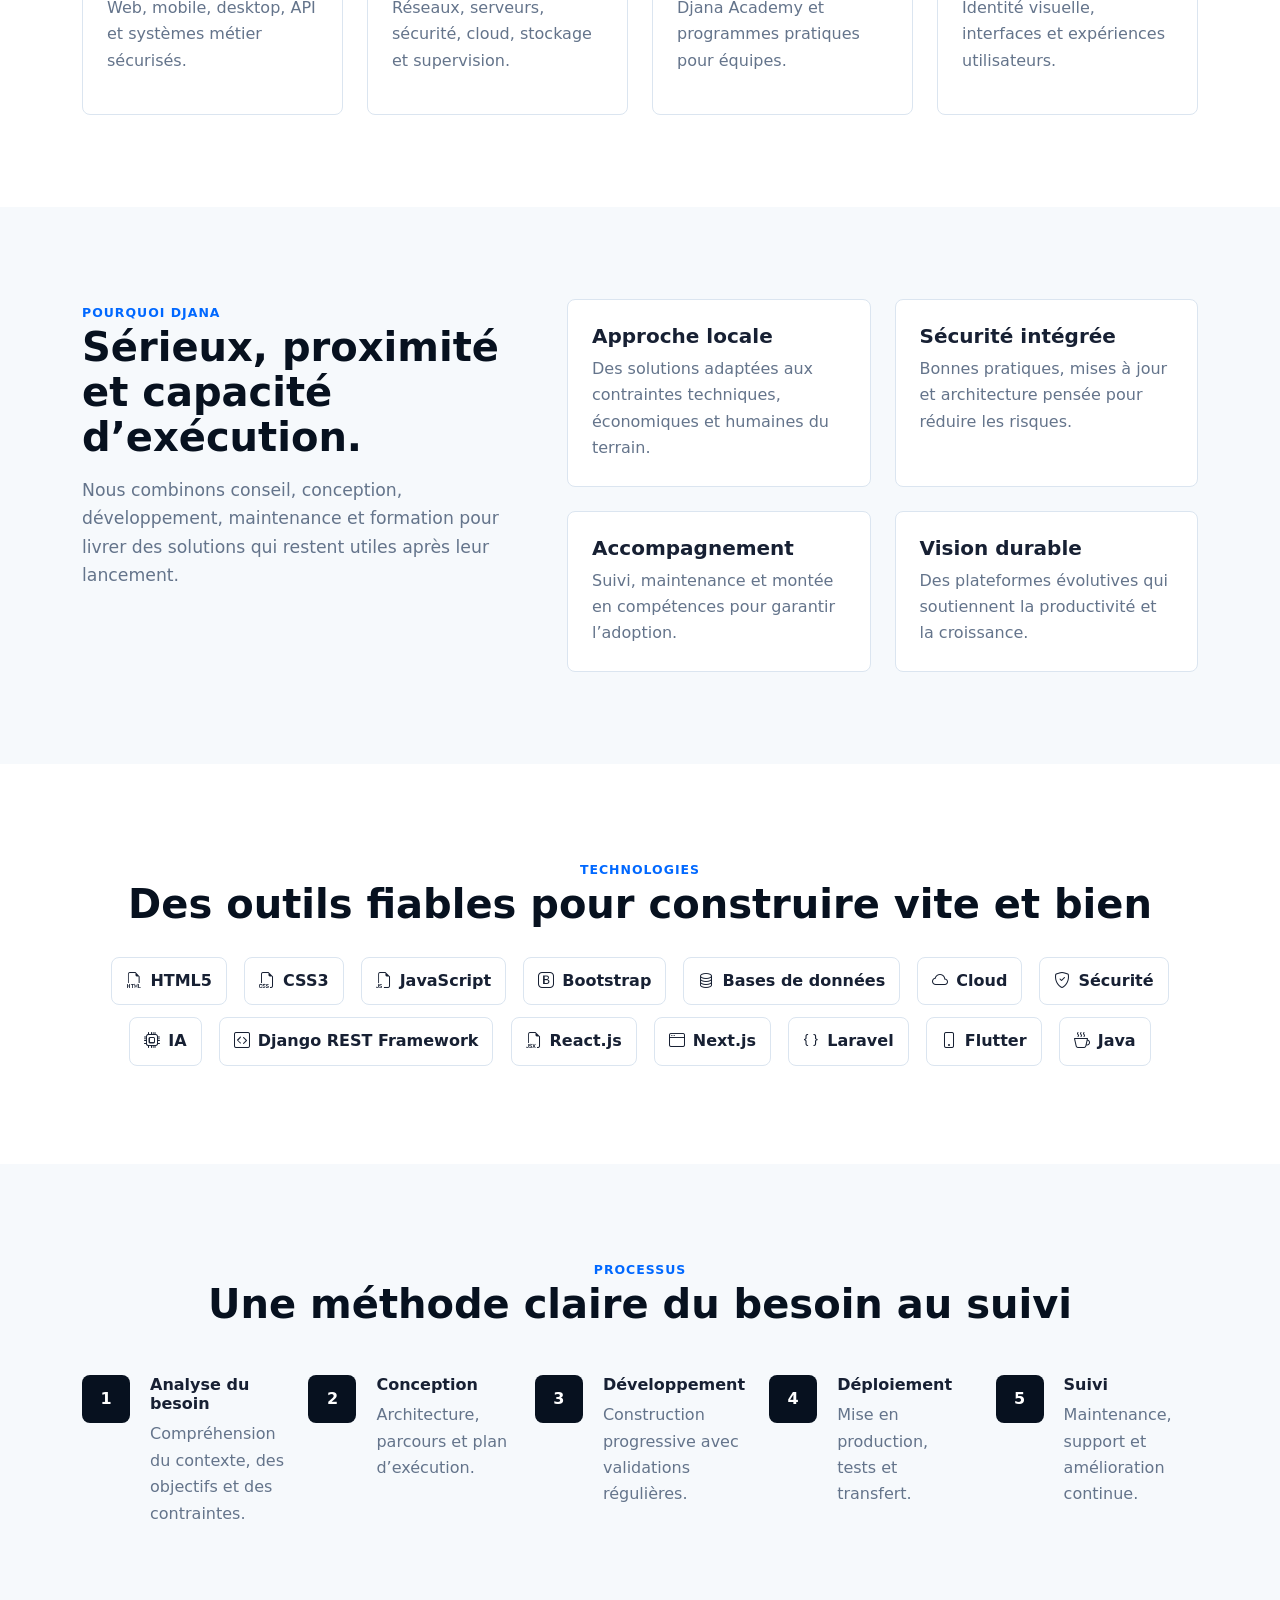
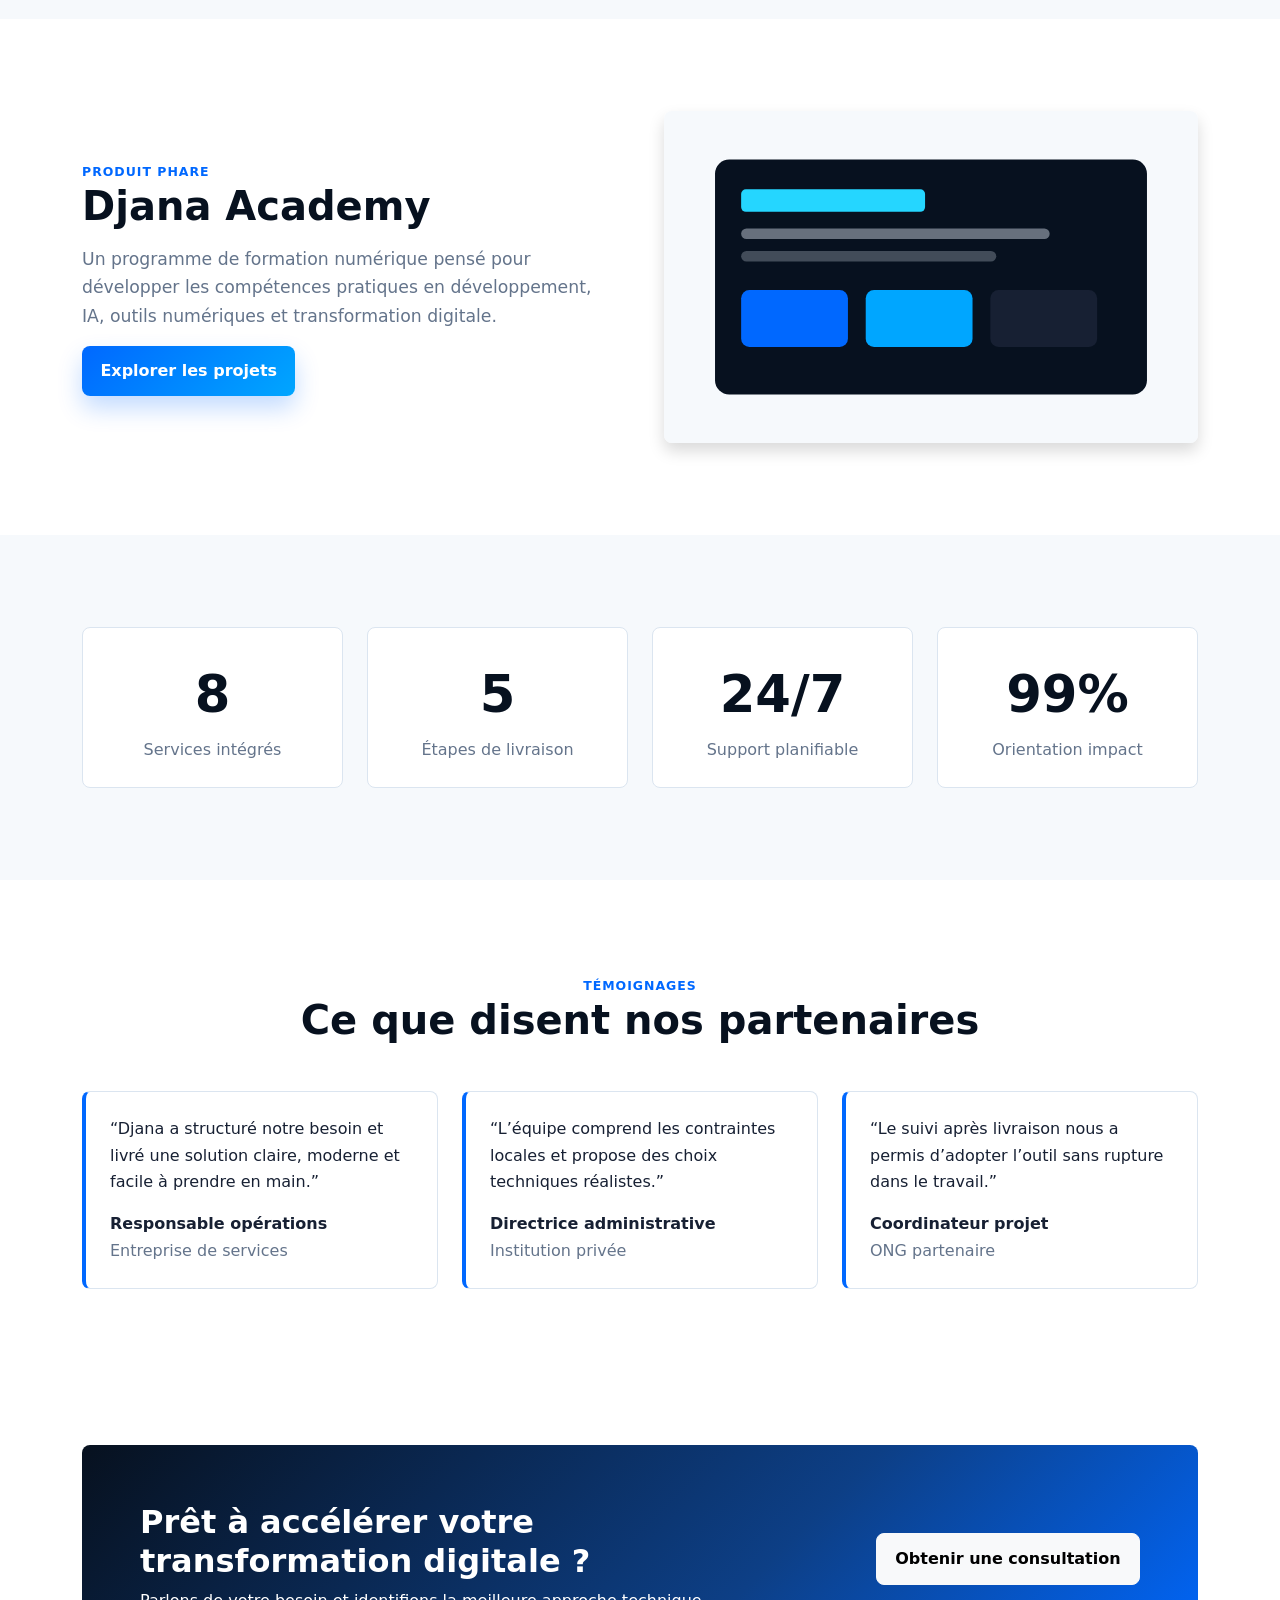
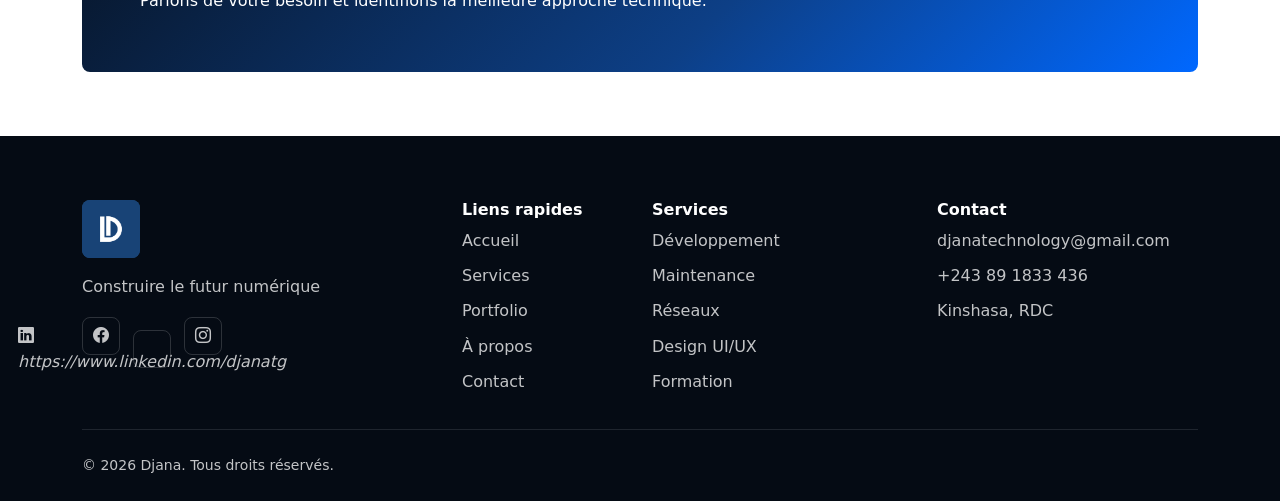
==== commit b08d401d: "ajout du footer central" ====
--- a/index.html
+++ b/index.html
@@ -12,30 +12,13 @@
   <link href="assets/css/styles.css" rel="stylesheet">
 </head>
 <body>
-  <nav class="navbar navbar-expand-lg fixed-top">
-    <div class="container">
-      <a class="navbar-brand" href="index.html"><img src="assets/images/logo%20bluer.jpg.jpeg" alt="Djana"></a>
-      <button class="navbar-toggler" type="button" data-bs-toggle="collapse" data-bs-target="#mainNav" aria-controls="mainNav" aria-expanded="false" aria-label="Menu">
-        <span class="navbar-toggler-icon"></span>
-      </button>
-      <div class="collapse navbar-collapse" id="mainNav">
-        <ul class="navbar-nav ms-auto align-items-lg-center gap-lg-2">
-          <li class="nav-item"><a class="nav-link active" href="index.html">Accueil</a></li>
-          <li class="nav-item"><a class="nav-link" href="services.html">Services</a></li>
-          <li class="nav-item"><a class="nav-link" href="about.html">À propos</a></li>
-          <li class="nav-item"><a class="nav-link" href="portfolio.html">Portfolio</a></li>
-          <li class="nav-item"><a class="nav-link" href="contact.html">Contact</a></li>
-          <li class="nav-item ms-lg-2"><a class="btn btn-primary" href="consultation.html">Consultation gratuite</a></li>
-        </ul>
-      </div>
-    </div>
-  </nav>
+  <div id="navbar"></div>
 
   <header class="hero">
     <div class="container hero-content">
-      <span class="section-kicker text-white">Djana Technology</span>
+      <span class="section-kicker text-white">Djana</span>
       <h1 class="mt-3 mb-4">Construire le futur numérique</h1>
-      <p>Solutions numériques innovantes pour entreprises, institutions et particuliers.</p>
+      <p>Solutions numériques innovantes pour entreprises et particuliers.</p>
       <div class="d-flex flex-wrap gap-3 mt-4">
         <a class="btn btn-primary" href="services.html">Nos services</a>
         <a class="btn btn-outline-light" href="consultation.html">Obtenez une consultation gratuite</a>
@@ -115,6 +98,12 @@
           <span class="tech-pill"><i class="bi bi-cloud"></i> Cloud</span>
           <span class="tech-pill"><i class="bi bi-shield-check"></i> Sécurité</span>
           <span class="tech-pill"><i class="bi bi-cpu"></i> IA</span>
+          <span class="tech-pill"><i class="bi bi-code-square"></i> Django REST Framework</span>
+          <span class="tech-pill"><i class="bi bi-filetype-jsx"></i> React.js</span>
+          <span class="tech-pill"><i class="bi bi-window"></i> Next.js</span>
+          <span class="tech-pill"><i class="bi bi-braces"></i> Laravel</span>
+          <span class="tech-pill"><i class="bi bi-phone"></i> Flutter</span>
+          <span class="tech-pill"><i class="bi bi-cup-hot"></i> Java</span>
         </div>
       </div>
     </section>
@@ -187,21 +176,10 @@
       </div>
     </section>
   </main>
-
-  <footer class="footer">
-    <div class="container">
-      <div class="row g-4">
-        <div class="col-lg-4"><img class="footer-logo mb-3" src="assets/images/logo%20bluer.jpg.jpeg" alt="Djana"><p>Construire le futur numérique</p><div><a class="social-link" href="#"><i class="bi bi-facebook"></i></a><a class="social-link" href="#"><i class="bi bi-linkedin"></i></a><a class="social-link" href="#"><i class="bi bi-instagram"></i></a></div></div>
-        <div class="col-6 col-lg-2"><h6>Liens rapides</h6><a href="services.html">Services</a><a href="about.html">À propos</a><a href="portfolio.html">Portfolio</a><a href="contact.html">Contact</a></div>
-        <div class="col-6 col-lg-3"><h6>Services</h6><a href="services.html">Développement</a><a href="services.html">Maintenance</a><a href="services.html">Réseaux</a><a href="services.html">Formation</a></div>
-        <div class="col-lg-3"><h6>Contact</h6><a href="mailto:djanatechnology@gmail.com">djanatechnology@gmail.com</a><a href="tel:+243 81 9339 737">+243 89 1833 436</a><span>Kinshasa, RDC</span></div>
-      </div>
-      <hr class="border-secondary my-4">
-      <p class="mb-0 small">© 2026 Djana. Tous droits réservés.</p>
-    </div>
-  </footer>
+  <div id="footer"></div>
   <button class="back-to-top" aria-label="Retour en haut"><i class="bi bi-arrow-up"></i></button>
   <script src="https://cdn.jsdelivr.net/npm/bootstrap@5.3.3/dist/js/bootstrap.bundle.min.js"></script>
+  <script src="assets/js/components.js"></script>
   <script src="assets/js/main.js"></script>
 </body>
 </html>
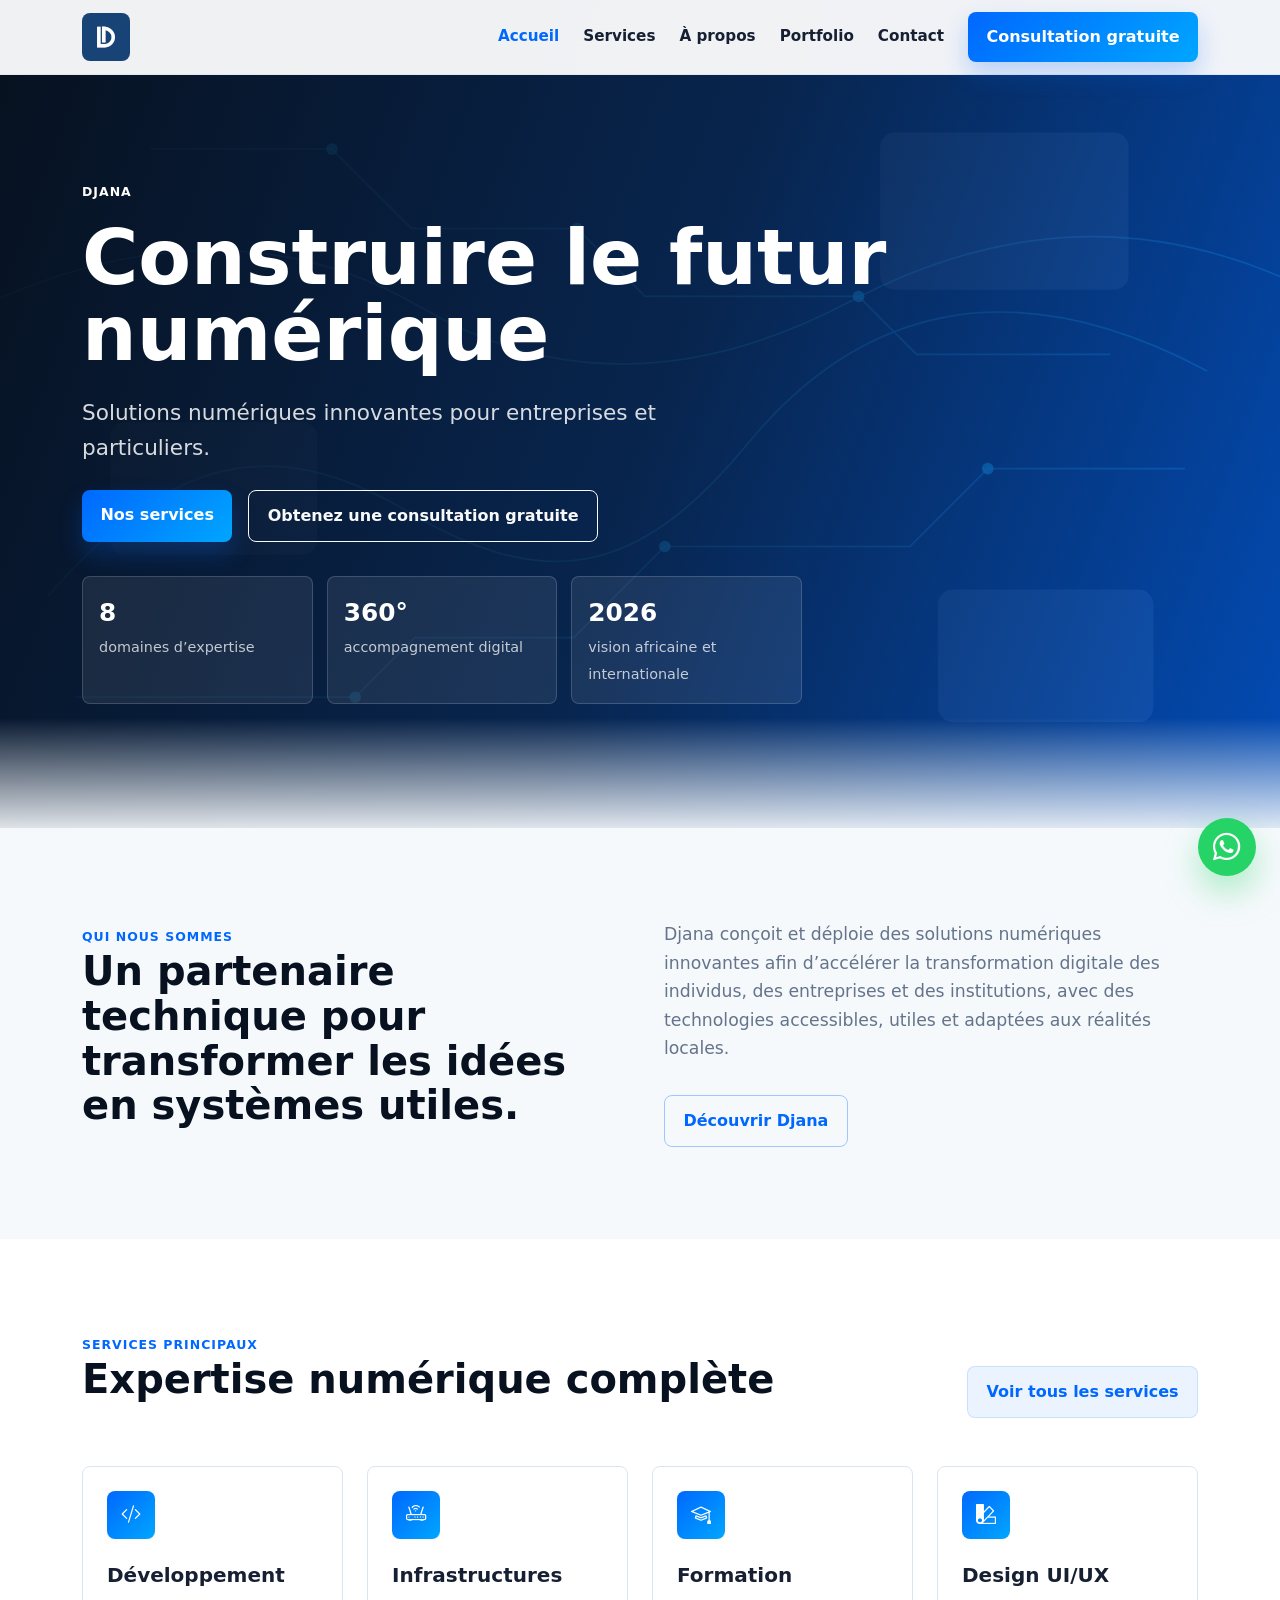
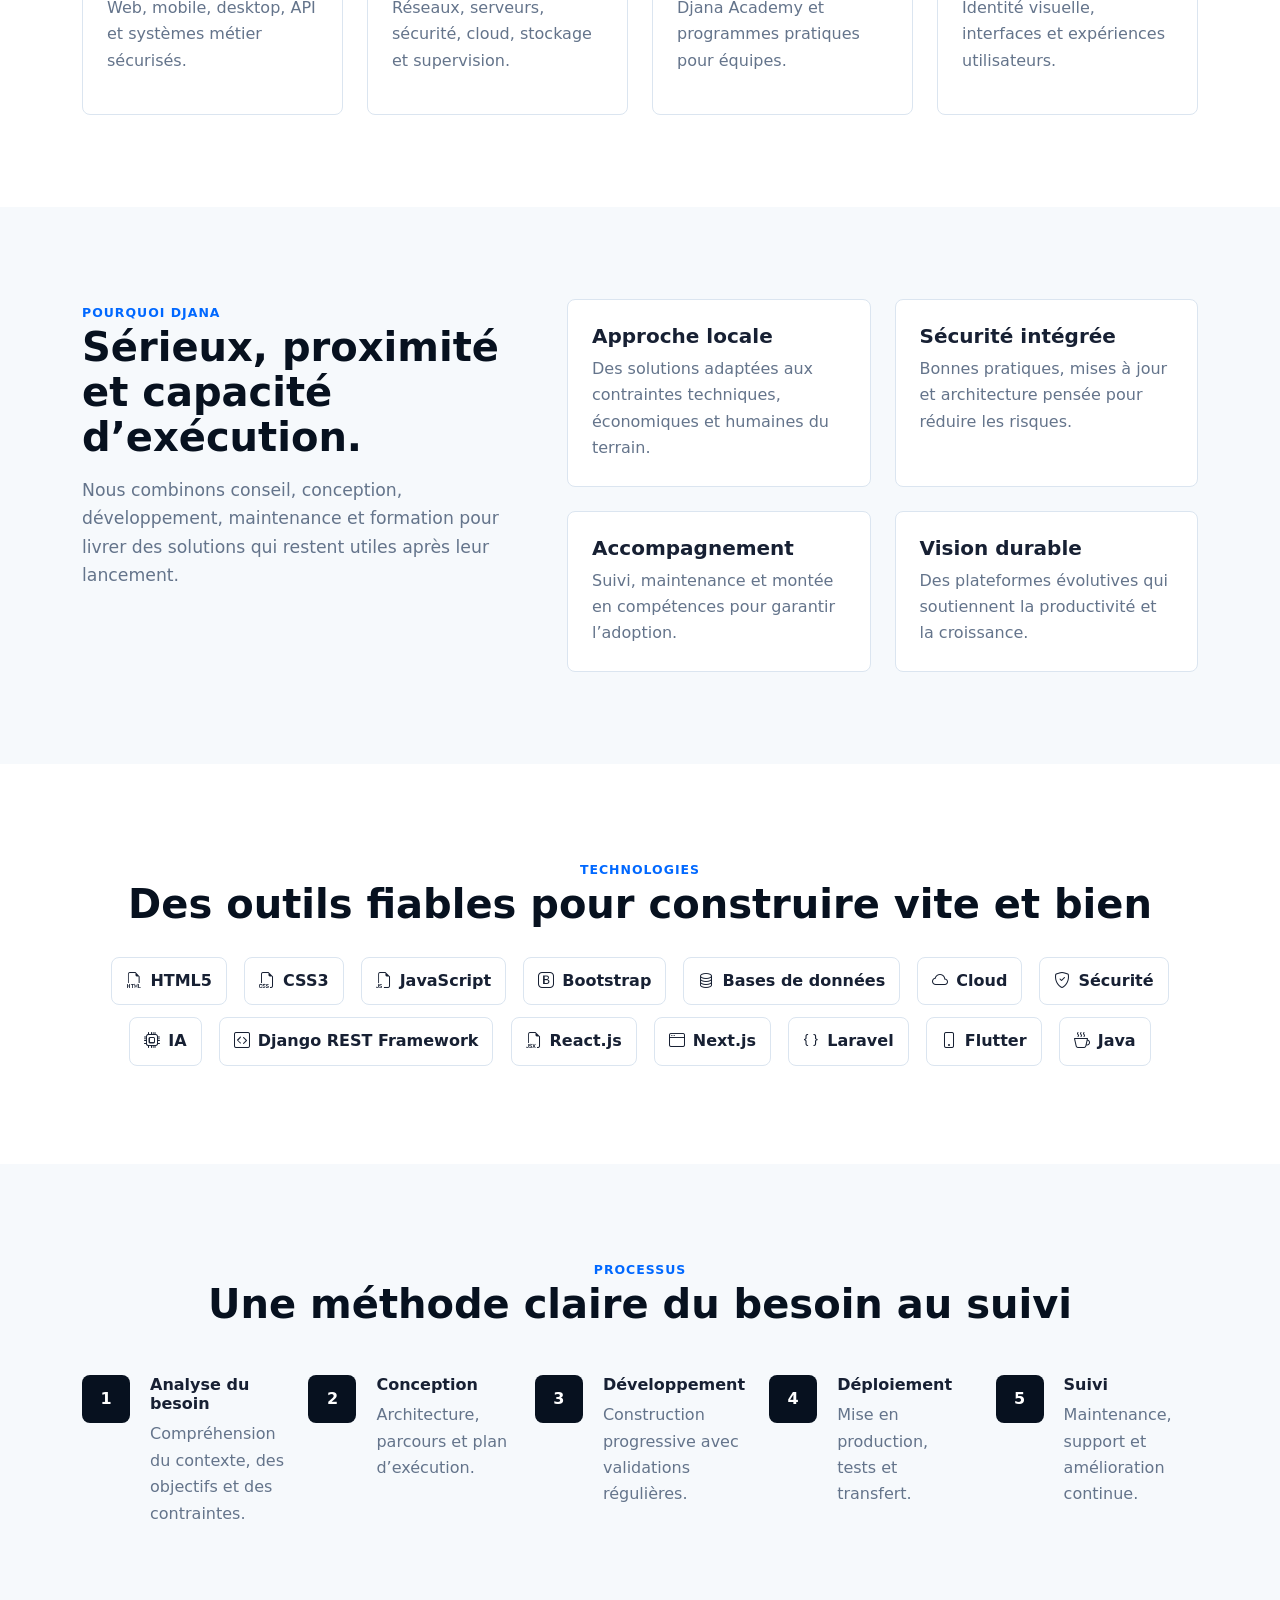
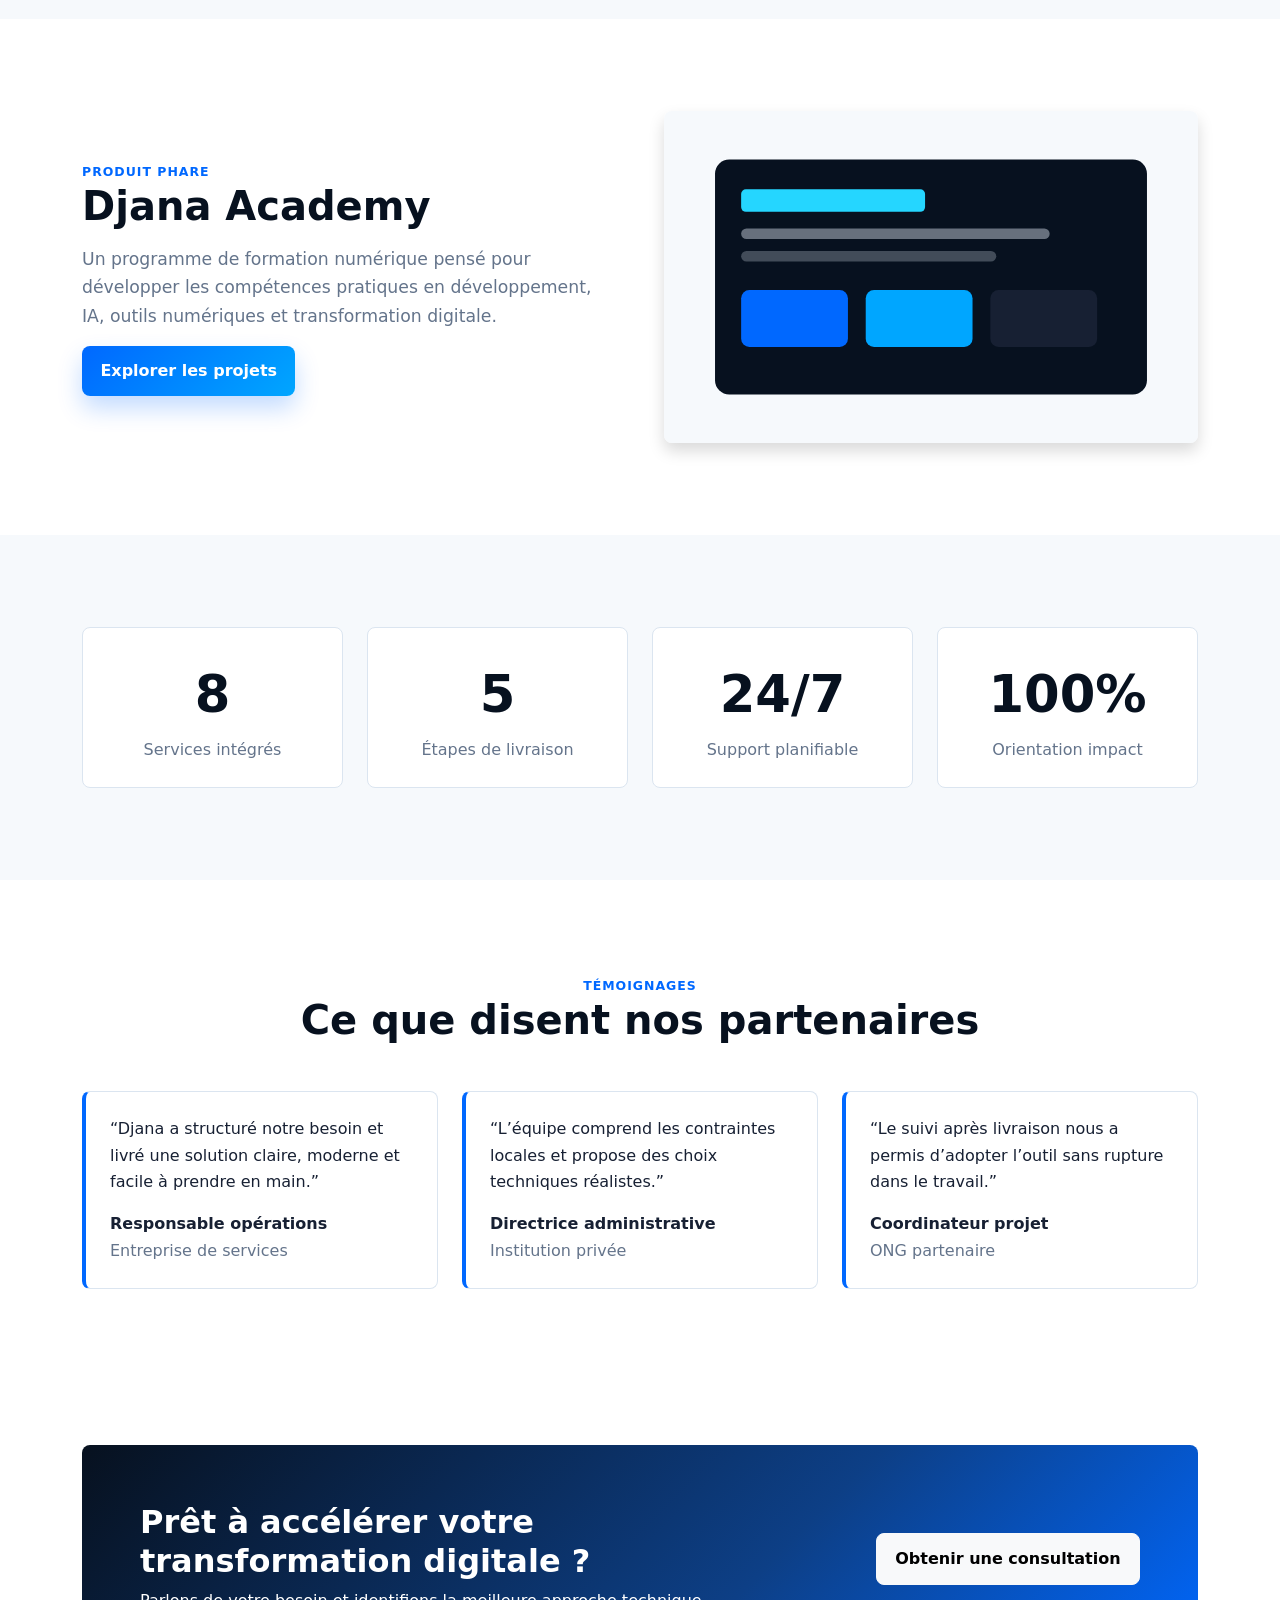
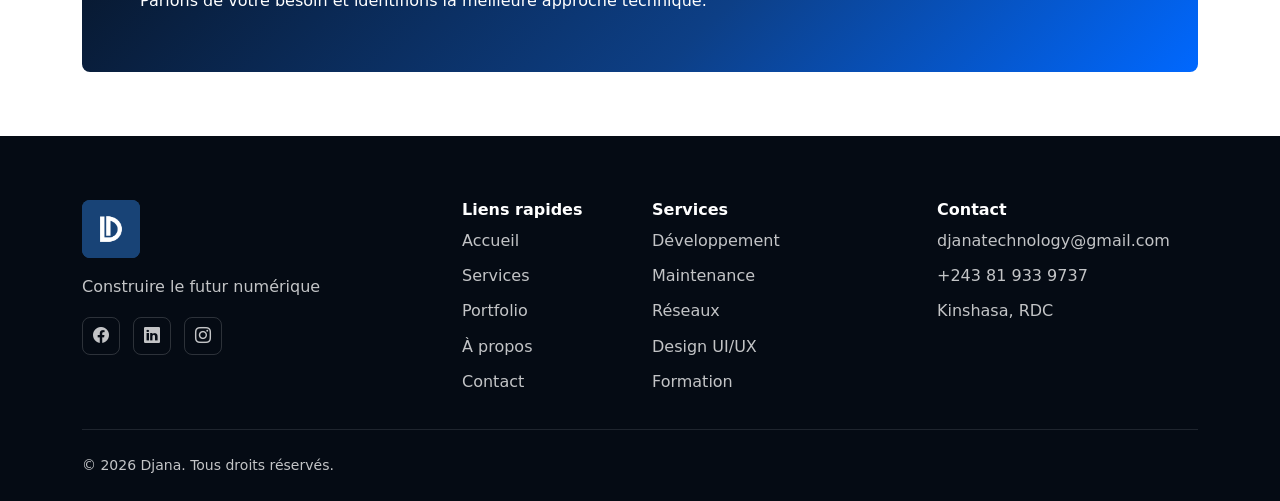
==== commit dae82c96: "config formulaire avec whatsapp" ====
--- a/index.html
+++ b/index.html
@@ -177,6 +177,7 @@
     </section>
   </main>
   <div id="footer"></div>
+  <div id="whatsapp"></div>
   <button class="back-to-top" aria-label="Retour en haut"><i class="bi bi-arrow-up"></i></button>
   <script src="https://cdn.jsdelivr.net/npm/bootstrap@5.3.3/dist/js/bootstrap.bundle.min.js"></script>
   <script src="assets/js/components.js"></script>
--- a/assets/css/styles.css
+++ b/assets/css/styles.css
@@ -295,10 +295,37 @@
   border: 1px solid rgba(255,255,255,.16);
   border-radius: 8px;
 }
+.whatsapp-float {
+  position: fixed;
+  right: 24px;
+  bottom: 24px;
+  z-index: 1060;
+  width: 58px;
+  height: 58px;
+  display: inline-flex;
+  align-items: center;
+  justify-content: center;
+  color: var(--white);
+  background: #25d366;
+  border-radius: 50%;
+  box-shadow: 0 16px 34px rgba(37, 211, 102, .36);
+  font-size: 1.72rem;
+  transition: transform .2s ease, box-shadow .2s ease, background .2s ease;
+}
+.whatsapp-float:hover {
+  color: var(--white);
+  background: #1fbd5a;
+  transform: translateY(-3px) scale(1.04);
+  box-shadow: 0 20px 42px rgba(37, 211, 102, .46);
+}
+.whatsapp-float:focus-visible {
+  outline: 3px solid rgba(37, 211, 102, .35);
+  outline-offset: 4px;
+}
 .back-to-top {
   position: fixed;
   right: 18px;
-  bottom: 18px;
+  bottom: 94px;
   width: 44px;
   height: 44px;
   border: 0;
@@ -343,4 +370,15 @@
   .btn + .btn { margin-top: 10px; }
   .section-padding { padding: 56px 0; }
   .page-hero { padding-top: 118px; }
-}
+  .whatsapp-float {
+    right: 18px;
+    bottom: 18px;
+    width: 54px;
+    height: 54px;
+    font-size: 1.55rem;
+  }
+  .back-to-top {
+    right: 18px;
+    bottom: 84px;
+  }
+}
